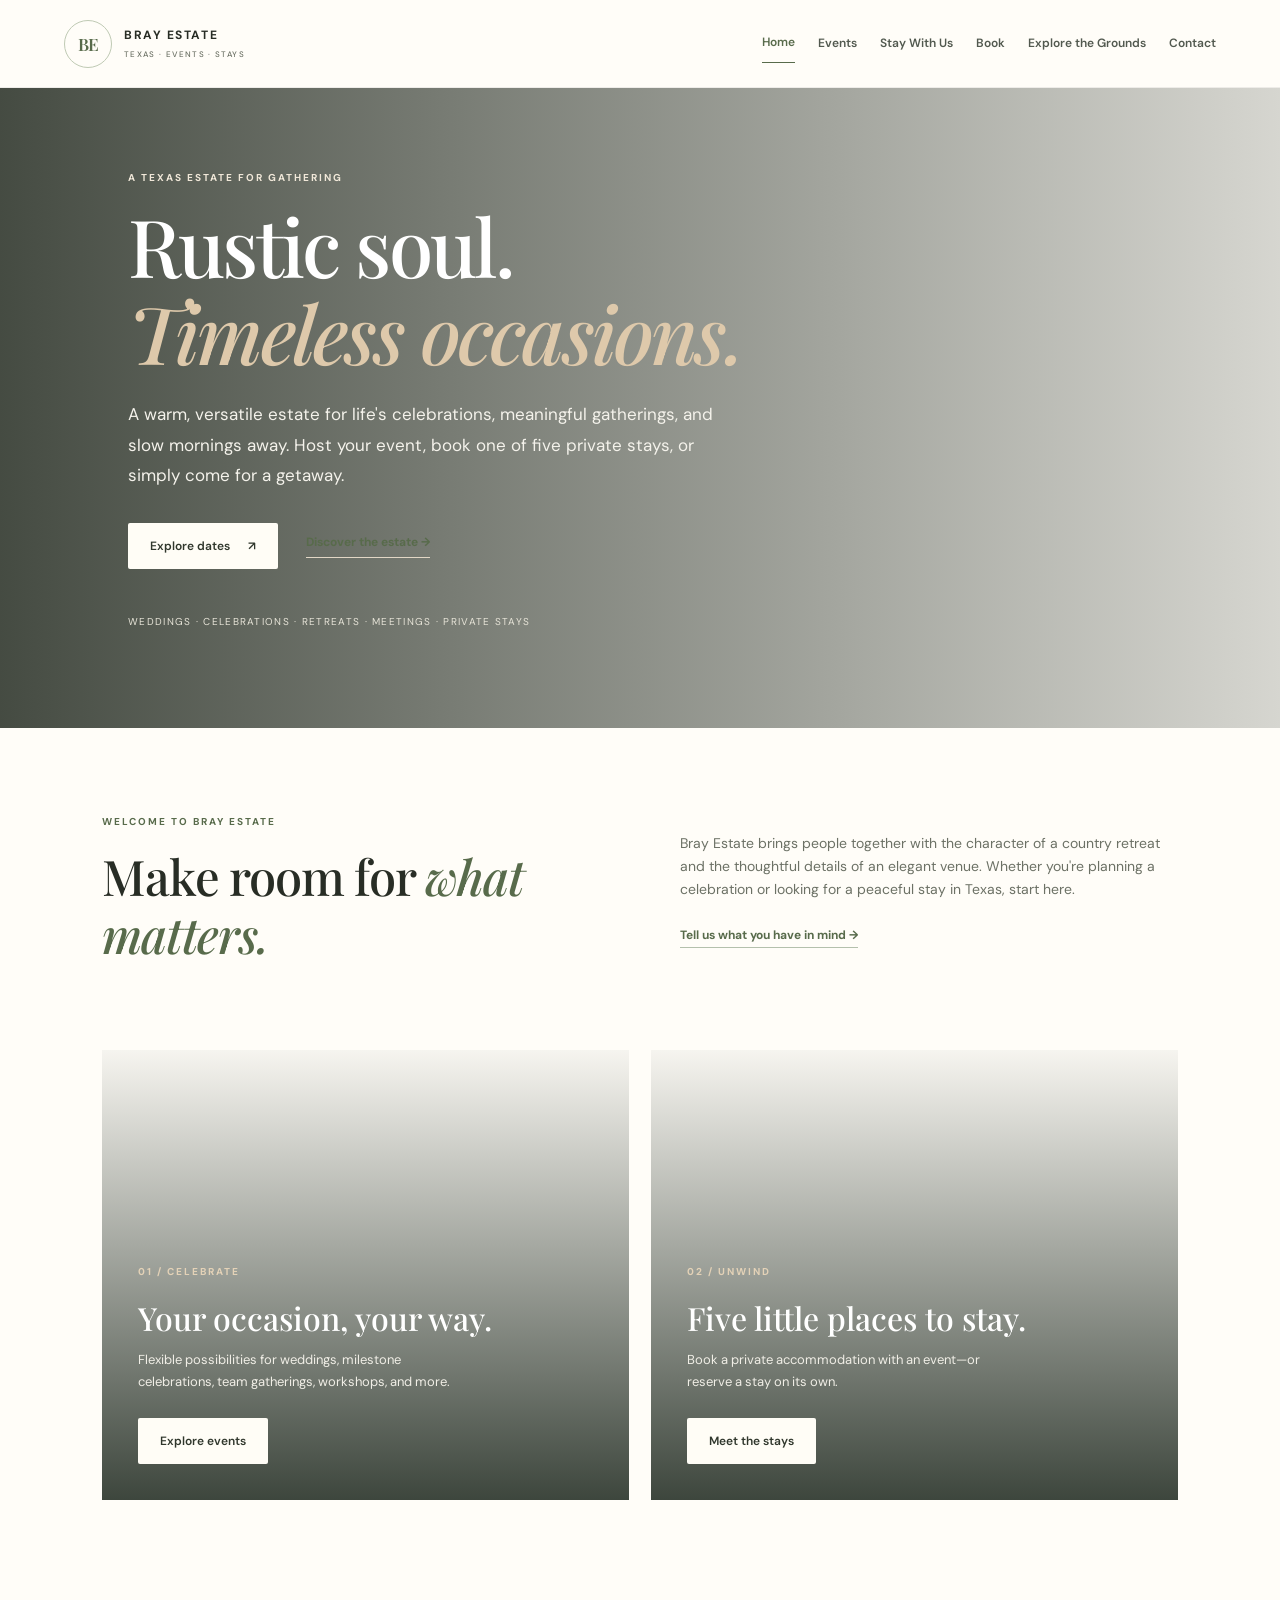
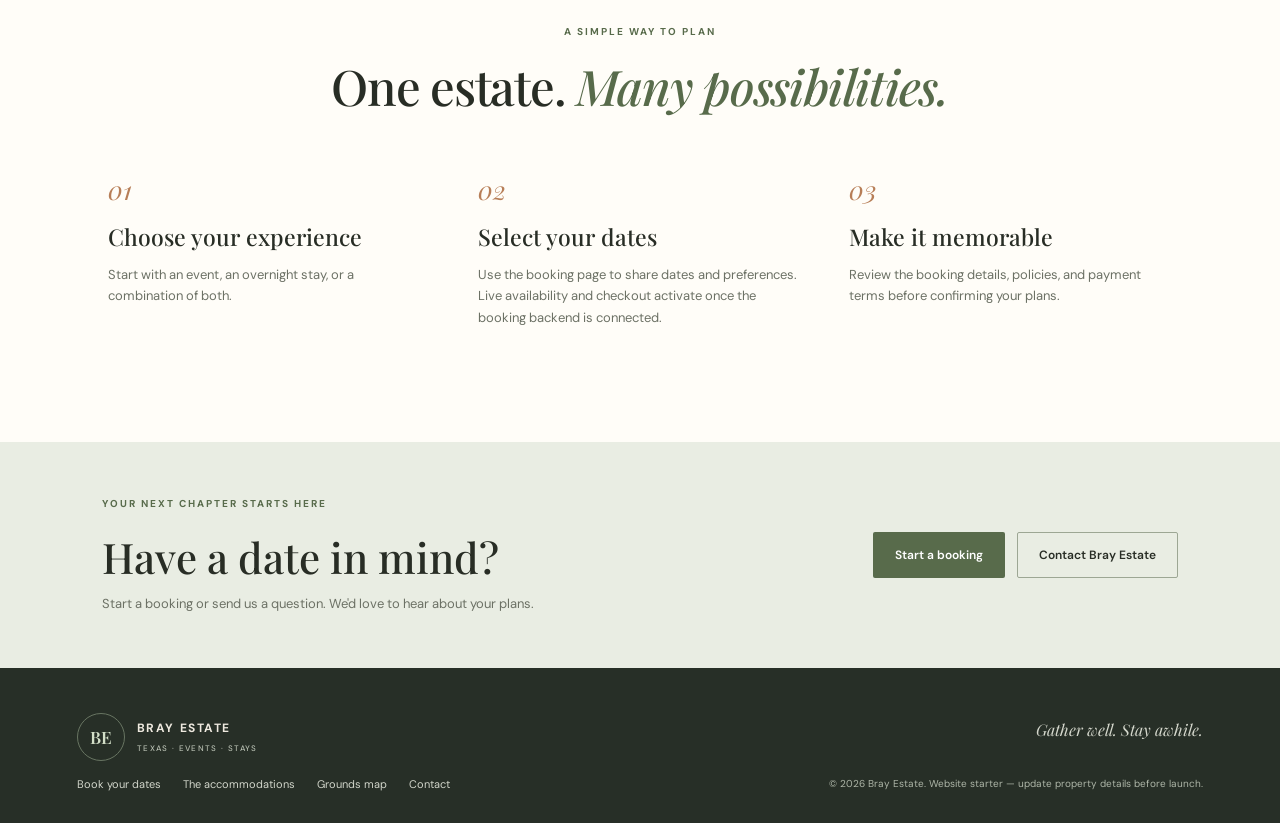
==== index.html @ fe141c65 "Initial commit" ====
<!doctype html>
<html lang="en">
<head>
<meta charset="utf-8"><meta name="viewport" content="width=device-width, initial-scale=1">
<meta name="description" content="Bray Estate — rustic elegance for Texas events and stays.">
<title>Welcome | Bray Estate</title>
<link rel="preconnect" href="https://fonts.googleapis.com">
<link rel="preconnect" href="https://fonts.gstatic.com" crossorigin>
<link href="https://fonts.googleapis.com/css2?family=DM+Sans:wght@400;500;600;700&family=Playfair+Display:ital,wght@0,500;0,600;0,700;1,500;1,600&display=swap" rel="stylesheet">
<link rel="stylesheet" href="assets/styles.css">

<script src="assets/main.js" defer></script>
</head>
<body>
<header class="site-header">
<a class="brand" href="index.html"><span class="brand-mark">BE</span><span class="brand-name">BRAY ESTATE<small>TEXAS · EVENTS · STAYS</small></span></a>
<button class="menu-toggle" aria-label="Toggle navigation" aria-expanded="false">☰</button>
<nav class="nav"><a class="active" href="index.html">Home</a><a class="" href="events.html">Events</a><a class="" href="stay.html">Stay With Us</a><a class="" href="booking.html">Book</a><a class="" href="map.html">Explore the Grounds</a><a class="" href="contact.html">Contact</a></nav>
</header>
<main>
<section class="hero"><div class="hero-shade"></div><div class="hero-content">
<p class="eyebrow">A TEXAS ESTATE FOR GATHERING</p><h1>Rustic soul.<br><em>Timeless occasions.</em></h1>
<p class="hero-copy">A warm, versatile estate for life's celebrations, meaningful gatherings, and slow mornings away. Host your event, book one of five private stays, or simply come for a getaway.</p>
<div class="hero-actions"><a class="button button-light" href="booking.html">Explore dates <span>↗</span></a><a class="text-link light-link" href="events.html">Discover the estate →</a></div>
<p class="hero-note">Weddings · Celebrations · Retreats · Meetings · Private stays</p></div></section>
<section class="intro section-wrap"><div><p class="eyebrow">WELCOME TO BRAY ESTATE</p><h2>Make room for <em>what matters.</em></h2></div><div class="intro-copy"><p>Bray Estate brings people together with the character of a country retreat and the thoughtful details of an elegant venue. Whether you're planning a celebration or looking for a peaceful stay in Texas, start here.</p><a class="text-link" href="contact.html">Tell us what you have in mind →</a></div></section>
<section class="feature-grid section-wrap">
<article class="feature feature-event"><div class="feature-overlay"><p class="eyebrow">01 / CELEBRATE</p><h3>Your occasion, your way.</h3><p>Flexible possibilities for weddings, milestone celebrations, team gatherings, workshops, and more.</p><a class="button button-light" href="events.html">Explore events</a></div></article>
<article class="feature feature-stay"><div class="feature-overlay"><p class="eyebrow">02 / UNWIND</p><h3>Five little places to stay.</h3><p>Book a private accommodation with an event—or reserve a stay on its own.</p><a class="button button-light" href="stay.html">Meet the stays</a></div></article></section>
<section class="how section-wrap"><div class="section-heading"><p class="eyebrow">A SIMPLE WAY TO PLAN</p><h2>One estate. <em>Many possibilities.</em></h2></div><div class="three-cols"><article><span class="number">01</span><h3>Choose your experience</h3><p>Start with an event, an overnight stay, or a combination of both.</p></article><article><span class="number">02</span><h3>Select your dates</h3><p>Use the booking page to share dates and preferences. Live availability and checkout activate once the booking backend is connected.</p></article><article><span class="number">03</span><h3>Make it memorable</h3><p>Review the booking details, policies, and payment terms before confirming your plans.</p></article></div></section>
<section class="cta-band"><div><p class="eyebrow">YOUR NEXT CHAPTER STARTS HERE</p><h2>Have a date in mind?</h2><p>Start a booking or send us a question. We'd love to hear about your plans.</p></div><div class="cta-buttons"><a class="button button-dark" href="booking.html">Start a booking</a><a class="button button-outline" href="contact.html">Contact Bray Estate</a></div></section>
</main>
<footer class="footer">
<a class="brand footer-brand" href="index.html"><span class="brand-mark">BE</span><span class="brand-name">BRAY ESTATE<small>TEXAS · EVENTS · STAYS</small></span></a>
<p class="footer-quote">Gather well. Stay awhile.</p>
<div class="footer-links"><a href="booking.html">Book your dates</a><a href="stay.html">The accommodations</a><a href="map.html">Grounds map</a><a href="contact.html">Contact</a></div>
<small>© <span data-year></span> Bray Estate. Website starter — update property details before launch.</small>
</footer>
</body></html>
---- assets/styles.css ----
:root{--ink:#282d25;--muted:#6c7165;--cream:#f7f3e9;--paper:#fffdf8;--sage:#586b4b;--sage-light:#dce3d2;--clay:#b77e57;--line:#e4dfd2;--serif:'Playfair Display',Georgia,serif;--sans:'DM Sans',Arial,sans-serif}
*{box-sizing:border-box}html{scroll-behavior:smooth}body{margin:0;background:var(--paper);color:var(--ink);font-family:var(--sans);line-height:1.65}a{color:inherit;text-decoration:none}p{margin:0 0 1rem}
.site-header{min-height:88px;padding:15px clamp(20px,5vw,76px);display:flex;align-items:center;justify-content:space-between;gap:26px;background:var(--paper);position:relative;z-index:1000;border-bottom:1px solid rgba(40,48,38,.08)}
.brand{display:flex;align-items:center;gap:12px;letter-spacing:.13em;font-size:12px;font-weight:700;white-space:nowrap}.brand-mark{font:600 17px var(--serif);letter-spacing:-.04em;color:var(--sage);border:1px solid #bfcab4;border-radius:50%;width:48px;height:48px;display:grid;place-items:center}.brand-name small{display:block;font-size:8px;letter-spacing:.17em;font-weight:500;color:var(--muted);margin-top:3px}
.nav{display:flex;align-items:center;gap:clamp(12px,1.8vw,26px);font-size:12px;font-weight:600;color:#52594f}.nav a{padding:9px 0}.nav a:hover,.nav a.active{color:var(--sage)}.nav a.active{border-bottom:1px solid var(--sage)}.menu-toggle{display:none;background:none;border:0;font-size:26px;color:var(--ink)}
.hero{min-height:640px;display:flex;align-items:center;padding:80px clamp(24px,10vw,150px);background:linear-gradient(90deg,rgba(28,36,26,.82),rgba(28,36,26,.18)),url('https://images.unsplash.com/photo-1519167758481-83f550bb49b3?auto=format&fit=crop&w=2000&q=85') center/cover no-repeat;color:#fff;position:relative}.hero-content{max-width:710px}.eyebrow{font-size:10px;font-weight:700;letter-spacing:.2em;text-transform:uppercase;color:var(--sage);margin:0 0 16px}.hero .eyebrow,.light-link{color:#f1e8d9}.hero h1,.page-hero h1{font:500 clamp(44px,6.4vw,80px)/1.08 var(--serif);letter-spacing:-.035em;margin:0 0 24px}.hero h1 em,.page-hero h1 em{font-weight:500;color:#dec9ab}.hero-copy{font-size:17px;line-height:1.8;max-width:590px;color:#f4f2eb}.hero-actions{display:flex;align-items:center;gap:28px;flex-wrap:wrap;margin:32px 0 45px}.button{display:inline-flex;align-items:center;justify-content:center;gap:18px;border:1px solid transparent;padding:14px 21px;border-radius:2px;font:600 12px var(--sans);cursor:pointer;transition:transform .2s,background .2s}.button:hover{transform:translateY(-2px)}.button-light{background:#fffdf6;color:#30372c}.button-dark{background:var(--sage);color:white}.button-outline{border-color:#9da794;color:var(--ink)}.text-link{font-size:12px;font-weight:700;color:var(--sage);border-bottom:1px solid #b4c0ac;padding-bottom:4px}.text-link:hover{color:#2e422d}.light-link{border-color:#e2d7c6}.hero-note{font-size:10px;letter-spacing:.13em;text-transform:uppercase;color:#e7e4d8}
.section-wrap{padding:86px clamp(22px,8vw,118px)}.intro{display:grid;grid-template-columns:1fr 1fr;gap:80px;align-items:center}.intro h2,.section-heading h2,.split-panel h2,.map-bottom h2,.map-section-heading h2{font:500 clamp(32px,4vw,49px)/1.2 var(--serif);letter-spacing:-.025em;margin:0}.intro h2 em,.section-heading h2 em,.split-panel h2 em,.map-section-heading h2 em{color:var(--sage)}.intro-copy{max-width:510px;color:var(--muted);font-size:14px}.intro-copy p{margin-bottom:22px}
.feature-grid{padding-top:0;display:grid;grid-template-columns:1fr 1fr;gap:22px}.feature{min-height:450px;display:flex;align-items:flex-end;background-size:cover;background-position:center;position:relative;isolation:isolate}.feature:before{content:"";position:absolute;inset:0;background:linear-gradient(0deg,rgba(24,35,25,.84),rgba(24,35,25,.04));z-index:-1}.feature-event{background-image:url('https://images.unsplash.com/photo-1519741497674-611481863552?auto=format&fit=crop&w=1000&q=80')}.feature-stay{background-image:url('https://images.unsplash.com/photo-1449158743715-0a90ebb6d2d8?auto=format&fit=crop&w=1000&q=80')}.feature-overlay{padding:36px;color:white;max-width:470px}.feature-overlay .eyebrow{color:#e4d2b7}.feature h3{font:500 32px var(--serif);margin:0 0 10px}.feature p:not(.eyebrow){font-size:13px;color:#f0eee6;max-width:340px}.feature .button{margin-top:10px}
.how{padding-top:38px}.section-heading{text-align:center;max-width:720px;margin:0 auto 45px}.section-heading>p:not(.eyebrow){color:var(--muted);font-size:13px}.three-cols{display:grid;grid-template-columns:repeat(3,1fr);gap:35px}.three-cols article{padding:12px 6px}.number{font:italic 26px var(--serif);color:var(--clay)}.three-cols h3,.stay-card h3{font:500 23px var(--serif);margin:12px 0}.three-cols p{font-size:13px;color:var(--muted);max-width:330px}.cta-band{background:#e9ede3;padding:54px clamp(22px,8vw,118px);display:flex;justify-content:space-between;align-items:center;gap:28px}.cta-band h2{font:500 clamp(29px,3.4vw,42px) var(--serif);margin:0 0 8px}.cta-band p:not(.eyebrow){font-size:13px;color:var(--muted);margin:0}.cta-buttons{display:flex;gap:12px;flex-wrap:wrap}
.footer{padding:45px clamp(22px,6vw,80px) 30px;background:#272f27;color:#eee9df;display:grid;grid-template-columns:1fr 1fr;gap:14px 25px;align-items:center}.footer-brand .brand-mark{color:#d3dfc8;border-color:#687562}.footer-brand .brand-name small{color:#b8bfb2}.footer-quote{justify-self:end;font:italic 16px var(--serif);color:#d4d7cc}.footer-links{display:flex;gap:22px;flex-wrap:wrap;font-size:11px;color:#d2d6cb}.footer>small{justify-self:end;font-size:10px;color:#aeb6a8}
.page-hero{padding:95px 22px 88px;text-align:center;background:#e9ede3}.page-hero h1{font-size:clamp(43px,5vw,66px);margin-bottom:18px}.page-hero h1 em{color:var(--sage)}.page-hero>p:last-child{color:var(--muted);max-width:680px;margin:0 auto;font-size:14px}.stay-hero{background:linear-gradient(0deg,rgba(233,237,227,.9),rgba(233,237,227,.9)),url('https://images.unsplash.com/photo-1449158743715-0a90ebb6d2d8?auto=format&fit=crop&w=1600&q=80') center/cover}.compact-hero{padding-top:70px;padding-bottom:65px}
.event-types{margin-bottom:30px}.event-types article{padding:24px 26px;border:1px solid var(--line);background:#fff}.icon-round{width:43px;height:43px;border-radius:50%;display:grid;place-items:center;background:#e9ede3;color:var(--sage);font-size:22px}.split-panel{display:grid;grid-template-columns:1.2fr .8fr;gap:70px;padding-top:50px;align-items:center}.split-panel>div>p:not(.eyebrow){font-size:14px;color:var(--muted);margin-top:20px}.check-list{padding-left:18px;color:var(--muted);font-size:13px;line-height:2.1;margin:20px 0 28px}.info-card,.form-aside{background:#f0f0e8;padding:34px}.info-card h3{font:500 26px var(--serif);margin:0 0 14px}.info-card p:not(.eyebrow){font-size:13px;color:var(--muted)}
.stay-grid{display:grid;grid-template-columns:repeat(3,1fr);gap:24px}.stay-card{border:1px solid var(--line);background:white}.stay-art{height:180px;display:flex;align-items:flex-end;padding:16px;background:linear-gradient(135deg,#b9c9ab,#e5d8c4)}.stay-art span{font-size:9px;letter-spacing:.16em;font-weight:700;background:#fffdf0;padding:7px 10px}.art-2{background:linear-gradient(135deg,#b9c8c0,#d7c5aa)}.art-3{background:linear-gradient(135deg,#d3c1a6,#e7dfcf)}.art-4{background:linear-gradient(135deg,#a9b9a0,#d7d9bd)}.art-5{background:linear-gradient(135deg,#b7c4ce,#dfd2bf)}.stay-card-body{padding:22px}.stay-card h3{margin:0 0 6px}.stay-card p{font-size:13px;color:var(--muted);margin-bottom:14px}.meta{font-size:10px;color:#7a8175;margin-bottom:20px}.muted{color:var(--muted);font-size:12px}
.form-layout{display:grid;grid-template-columns:1.4fr .7fr;gap:65px;align-items:start}.site-form{display:flex;flex-direction:column;gap:18px}.site-form label{display:flex;flex-direction:column;gap:7px;font-size:12px;font-weight:700;color:#41483f}.site-form input,.site-form select,.site-form textarea{font:400 13px var(--sans);color:var(--ink);background:#fff;border:1px solid #d8d9ce;border-radius:2px;padding:13px 12px;width:100%;min-width:0}.site-form input:focus,.site-form select:focus,.site-form textarea:focus{outline:2px solid #a8b79b;outline-offset:1px}.form-row{display:grid;grid-template-columns:1fr 1fr;gap:16px}.checkbox-label{display:flex!important;flex-direction:row!important;align-items:center;gap:10px!important;font-weight:500!important}.checkbox-label input{width:auto}.form-note{font-size:10px;color:var(--muted);margin:0}.form-status{font-size:12px;color:var(--sage)}.form-aside h2{font:500 30px/1.2 var(--serif);margin:0 0 20px}.form-aside h3{font:500 22px var(--serif)}.form-aside p{font-size:13px;color:var(--muted);margin-bottom:20px}.form-aside strong{color:var(--ink)}.form-aside hr{border:0;border-top:1px solid #d6d9ce;margin:24px 0}
.map-disclaimer{padding:17px 20px;border-left:3px solid var(--clay);background:#f4f0e6;font-size:12px;color:#5e6258;margin-bottom:35px}.map-section-heading{margin:34px 0 22px}.map-section-heading .eyebrow{margin-bottom:10px}.site-map-wrap{padding:18px;background:#f8f7f1;border:1px solid var(--line);border-radius:5px;overflow:auto}.site-map{width:100%;min-width:580px;height:auto;display:block}.legend{display:flex;gap:22px;flex-wrap:wrap;padding:18px 5px;font-size:11px;color:var(--muted)}.legend span{display:flex;align-items:center;gap:8px}.legend-dot{display:inline-block;width:12px;height:12px;border-radius:3px}.event-dot{background:#c7d4b6}.stay-dot{background:#e7cda8}.green-dot{background:#d8e1c9}.grey-dot{background:#d9d7cc}.real-map-heading{margin-top:58px}.location-map{height:430px;border:1px solid var(--line);border-radius:4px;z-index:1;background:#e8e8df}.map-caption{font-size:10px;color:var(--muted);margin-top:9px}.map-bottom{margin-top:35px;display:flex;justify-content:space-between;align-items:center;gap:25px}.map-bottom h2{font-size:32px;margin-bottom:8px}.map-bottom p{font-size:13px;color:var(--muted);margin:0}
@media(max-width:1050px){.site-header{flex-wrap:wrap}.menu-toggle{display:block}.nav{display:none;width:100%;flex-direction:column;align-items:stretch;gap:4px;padding:12px 0}.nav.nav-open{display:flex}.nav a{padding:10px 0}.hero{min-height:560px}.intro{gap:35px}.stay-grid{grid-template-columns:repeat(2,1fr)}.form-layout{gap:30px}}
@media(max-width:650px){.brand{font-size:10px}.brand-mark{width:40px;height:40px}.hero{min-height:610px;padding-top:70px;padding-bottom:65px;background-position:58% center}.hero-copy{font-size:15px}.hero-actions{gap:18px}.section-wrap{padding-top:58px;padding-bottom:58px}.intro,.feature-grid,.three-cols,.split-panel,.form-layout{grid-template-columns:1fr}.intro{gap:20px}.feature{min-height:390px}.feature-grid{padding-top:0}.three-cols{gap:12px}.three-cols article{padding:10px 0}.cta-band{align-items:flex-start;flex-direction:column;padding-top:40px;padding-bottom:40px}.footer{grid-template-columns:1fr}.footer-quote,.footer>small{justify-self:start}.footer-links{gap:15px}.page-hero{padding-top:65px;padding-bottom:60px}.stay-grid{grid-template-columns:1fr}.stay-art{height:200px}.form-row{grid-template-columns:1fr}.form-aside{padding:25px}.map-bottom{align-items:flex-start;flex-direction:column}.site-map-wrap{margin:0 -5px;padding:8px}.legend{gap:12px}.hero-note{line-height:1.8}.location-map{height:360px}}
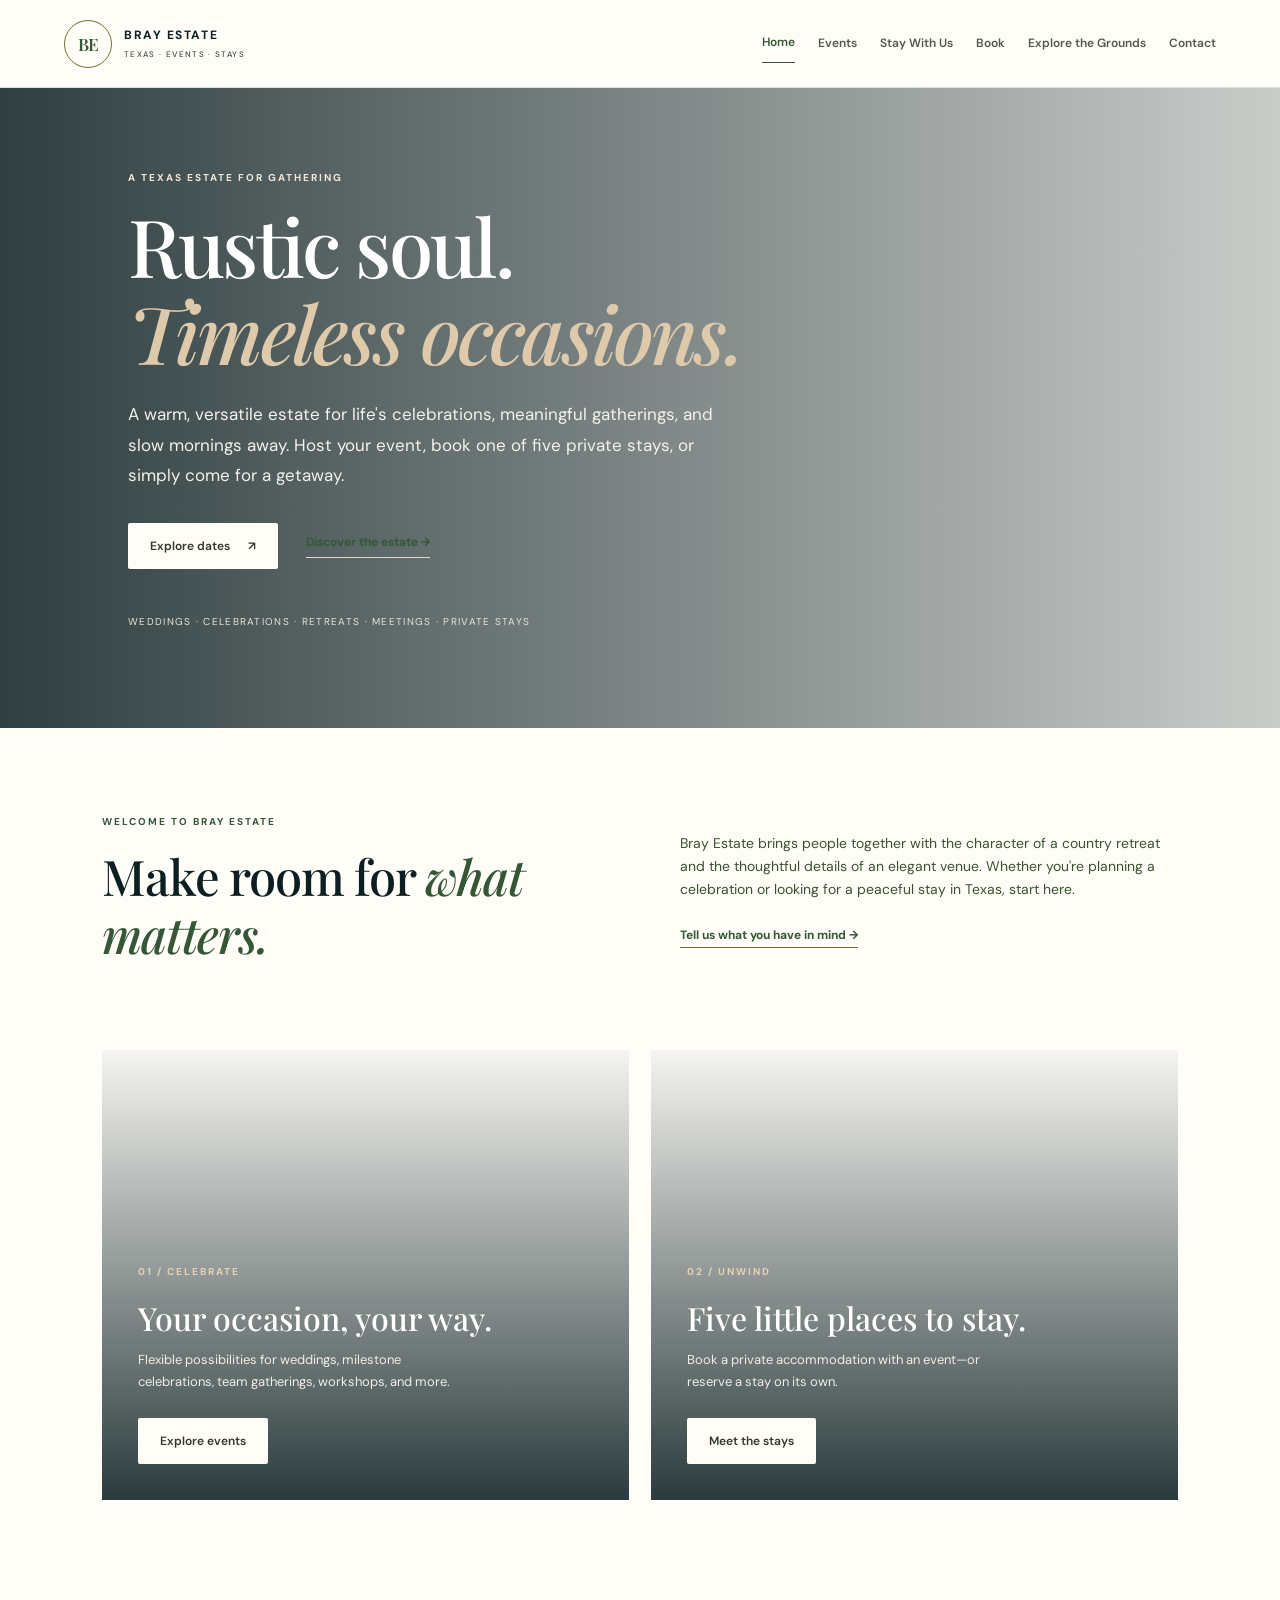
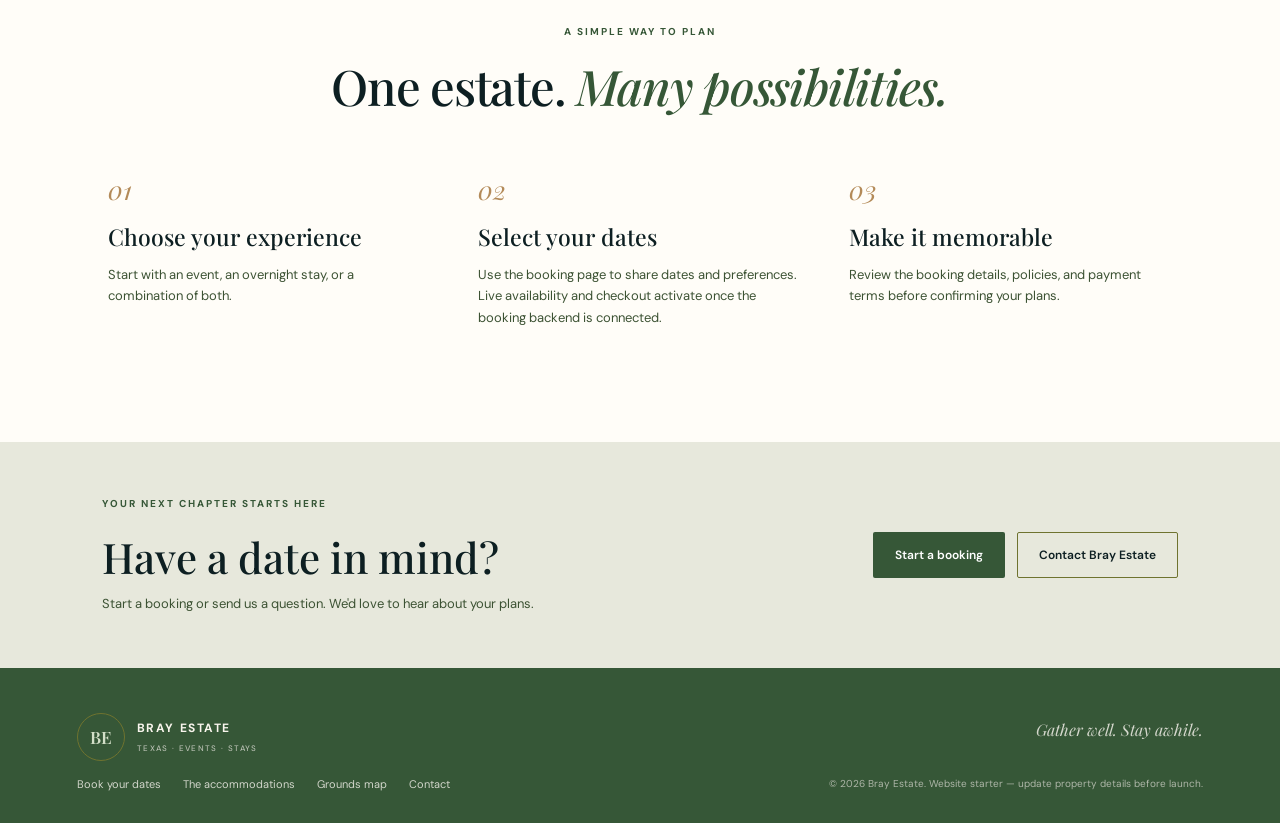
==== commit 1cb32c27: "readable" ====
--- a/index.html
+++ b/index.html
@@ -1,39 +1,254 @@
-<!doctype html>
+<!DOCTYPE html>
 <html lang="en">
-<head>
-<meta charset="utf-8"><meta name="viewport" content="width=device-width, initial-scale=1">
-<meta name="description" content="Bray Estate — rustic elegance for Texas events and stays.">
-<title>Welcome | Bray Estate</title>
-<link rel="preconnect" href="https://fonts.googleapis.com">
-<link rel="preconnect" href="https://fonts.gstatic.com" crossorigin>
-<link href="https://fonts.googleapis.com/css2?family=DM+Sans:wght@400;500;600;700&family=Playfair+Display:ital,wght@0,500;0,600;0,700;1,500;1,600&display=swap" rel="stylesheet">
-<link rel="stylesheet" href="assets/styles.css">
+ <head>
+  <meta charset="utf-8"/>
+  <meta content="width=device-width, initial-scale=1" name="viewport"/>
+  <meta content="Bray Estate &mdash; rustic elegance for Texas events and stays." name="description"/>
+  <title>
+   Welcome | Bray Estate
+  </title>
+  <link href="https://fonts.googleapis.com" rel="preconnect"/>
+  <link crossorigin="" href="https://fonts.gstatic.com" rel="preconnect"/>
+  <link href="https://fonts.googleapis.com/css2?family=DM+Sans:wght@400;500;600;700&amp;family=Playfair+Display:ital,wght@0,500;0,600;0,700;1,500;1,600&amp;display=swap" rel="stylesheet"/>
+  <link href="assets/styles.css" rel="stylesheet"/>
+  <!-- Shared JavaScript: navigation, forms, and map behavior -->
+  <script defer="" src="assets/main.js">
+  </script>
+ </head>
+ <body>
+  <!-- Shared site header and navigation -->
+  <header class="site-header">
+   <a class="brand" href="index.html">
+    <span class="brand-mark">
+     BE
+    </span>
+    <span class="brand-name">
+     BRAY ESTATE
+     <small>
+      TEXAS &middot; EVENTS &middot; STAYS
+     </small>
+    </span>
+   </a>
+   <button aria-expanded="false" aria-label="Toggle navigation" class="menu-toggle">
+    ☰
+   </button>
+   <nav class="nav">
+    <a class="active" href="index.html">
+     Home
+    </a>
+    <a class="" href="events.html">
+     Events
+    </a>
+    <a class="" href="stay.html">
+     Stay With Us
+    </a>
+    <a class="" href="booking.html">
+     Book
+    </a>
+    <a class="" href="map.html">
+     Explore the Grounds
+    </a>
+    <a class="" href="contact.html">
+     Contact
+    </a>
+   </nav>
+  </header>
+  <main>
+   <section class="hero">
+    <div class="hero-shade">
+    </div>
+    <div class="hero-content">
+     <p class="eyebrow">
+      A TEXAS ESTATE FOR GATHERING
+     </p>
+     <h1>
+      Rustic soul.
+      <br/>
+      <em>
+       Timeless occasions.
+      </em>
+     </h1>
+     <p class="hero-copy">
+      A warm, versatile estate for life's celebrations, meaningful gatherings, and slow mornings away. Host your event, book one of five private stays, or simply come for a getaway.
+     </p>
+     <div class="hero-actions">
+      <a class="button button-light" href="booking.html">
+       Explore dates
+       <span>
+        &nearrow;
+       </span>
+      </a>
+      <a class="text-link light-link" href="events.html">
+       Discover the estate &rarr;
+      </a>
+     </div>
+     <p class="hero-note">
+      Weddings &middot; Celebrations &middot; Retreats &middot; Meetings &middot; Private stays
+     </p>
+    </div>
+   </section>
+   <section class="intro section-wrap">
+    <div>
+     <p class="eyebrow">
+      WELCOME TO BRAY ESTATE
+     </p>
+     <h2>
+      Make room for
+      <em>
+       what matters.
+      </em>
+     </h2>
+    </div>
+    <div class="intro-copy">
+     <p>
+      Bray Estate brings people together with the character of a country retreat and the thoughtful details of an elegant venue. Whether you're planning a celebration or looking for a peaceful stay in Texas, start here.
+     </p>
+     <a class="text-link" href="contact.html">
+      Tell us what you have in mind &rarr;
+     </a>
+    </div>
+   </section>
+   <section class="feature-grid section-wrap">
+    <article class="feature feature-event">
+     <div class="feature-overlay">
+      <p class="eyebrow">
+       01 / CELEBRATE
+      </p>
+      <h3>
+       Your occasion, your way.
+      </h3>
+      <p>
+       Flexible possibilities for weddings, milestone celebrations, team gatherings, workshops, and more.
+      </p>
+      <a class="button button-light" href="events.html">
+       Explore events
+      </a>
+     </div>
+    </article>
+    <article class="feature feature-stay">
+     <div class="feature-overlay">
+      <p class="eyebrow">
+       02 / UNWIND
+      </p>
+      <h3>
+       Five little places to stay.
+      </h3>
+      <p>
+       Book a private accommodation with an event&mdash;or reserve a stay on its own.
+      </p>
+      <a class="button button-light" href="stay.html">
+       Meet the stays
+      </a>
+     </div>
+    </article>
+   </section>
+   <section class="how section-wrap">
+    <div class="section-heading">
+     <p class="eyebrow">
+      A SIMPLE WAY TO PLAN
+     </p>
+     <h2>
+      One estate.
+      <em>
+       Many possibilities.
+      </em>
+     </h2>
+    </div>
+    <div class="three-cols">
+     <article>
+      <span class="number">
+       01
+      </span>
+      <h3>
+       Choose your experience
+      </h3>
+      <p>
+       Start with an event, an overnight stay, or a combination of both.
+      </p>
+     </article>
+     <article>
+      <span class="number">
+       02
+      </span>
+      <h3>
+       Select your dates
+      </h3>
+      <p>
+       Use the booking page to share dates and preferences. Live availability and checkout activate once the booking backend is connected.
+      </p>
+     </article>
+     <article>
+      <span class="number">
+       03
+      </span>
+      <h3>
+       Make it memorable
+      </h3>
+      <p>
+       Review the booking details, policies, and payment terms before confirming your plans.
+      </p>
+     </article>
+    </div>
+   </section>
+   <section class="cta-band">
+    <div>
+     <p class="eyebrow">
+      YOUR NEXT CHAPTER STARTS HERE
+     </p>
+     <h2>
+      Have a date in mind?
+     </h2>
+     <p>
+      Start a booking or send us a question. We'd love to hear about your plans.
+     </p>
+    </div>
+    <div class="cta-buttons">
+     <a class="button button-dark" href="booking.html">
+      Start a booking
+     </a>
+     <a class="button button-outline" href="contact.html">
+      Contact Bray Estate
+     </a>
+    </div>
+   </section>
+  </main>
+  <!-- Shared footer and contact/navigation links -->
+  <footer class="footer">
+   <a class="brand footer-brand" href="index.html">
+    <span class="brand-mark">
+     BE
+    </span>
+    <span class="brand-name">
+     BRAY ESTATE
+     <small>
+      TEXAS &middot; EVENTS &middot; STAYS
+     </small>
+    </span>
+   </a>
+   <p class="footer-quote">
+    Gather well. Stay awhile.
+   </p>
+   <div class="footer-links">
+    <a href="booking.html">
+     Book your dates
+    </a>
+    <a href="stay.html">
+     The accommodations
+    </a>
+    <a href="map.html">
+     Grounds map
+    </a>
+    <a href="contact.html">
+     Contact
+    </a>
+   </div>
+   <small>
+    &copy;
+    <span data-year="">
+    </span>
+    Bray Estate. Website starter &mdash; update property details before launch.
+   </small>
+  </footer>
+ </body>
+</html>
 
-<script src="assets/main.js" defer></script>
-</head>
-<body>
-<header class="site-header">
-<a class="brand" href="index.html"><span class="brand-mark">BE</span><span class="brand-name">BRAY ESTATE<small>TEXAS · EVENTS · STAYS</small></span></a>
-<button class="menu-toggle" aria-label="Toggle navigation" aria-expanded="false">☰</button>
-<nav class="nav"><a class="active" href="index.html">Home</a><a class="" href="events.html">Events</a><a class="" href="stay.html">Stay With Us</a><a class="" href="booking.html">Book</a><a class="" href="map.html">Explore the Grounds</a><a class="" href="contact.html">Contact</a></nav>
-</header>
-<main>
-<section class="hero"><div class="hero-shade"></div><div class="hero-content">
-<p class="eyebrow">A TEXAS ESTATE FOR GATHERING</p><h1>Rustic soul.<br><em>Timeless occasions.</em></h1>
-<p class="hero-copy">A warm, versatile estate for life's celebrations, meaningful gatherings, and slow mornings away. Host your event, book one of five private stays, or simply come for a getaway.</p>
-<div class="hero-actions"><a class="button button-light" href="booking.html">Explore dates <span>↗</span></a><a class="text-link light-link" href="events.html">Discover the estate →</a></div>
-<p class="hero-note">Weddings · Celebrations · Retreats · Meetings · Private stays</p></div></section>
-<section class="intro section-wrap"><div><p class="eyebrow">WELCOME TO BRAY ESTATE</p><h2>Make room for <em>what matters.</em></h2></div><div class="intro-copy"><p>Bray Estate brings people together with the character of a country retreat and the thoughtful details of an elegant venue. Whether you're planning a celebration or looking for a peaceful stay in Texas, start here.</p><a class="text-link" href="contact.html">Tell us what you have in mind →</a></div></section>
-<section class="feature-grid section-wrap">
-<article class="feature feature-event"><div class="feature-overlay"><p class="eyebrow">01 / CELEBRATE</p><h3>Your occasion, your way.</h3><p>Flexible possibilities for weddings, milestone celebrations, team gatherings, workshops, and more.</p><a class="button button-light" href="events.html">Explore events</a></div></article>
-<article class="feature feature-stay"><div class="feature-overlay"><p class="eyebrow">02 / UNWIND</p><h3>Five little places to stay.</h3><p>Book a private accommodation with an event—or reserve a stay on its own.</p><a class="button button-light" href="stay.html">Meet the stays</a></div></article></section>
-<section class="how section-wrap"><div class="section-heading"><p class="eyebrow">A SIMPLE WAY TO PLAN</p><h2>One estate. <em>Many possibilities.</em></h2></div><div class="three-cols"><article><span class="number">01</span><h3>Choose your experience</h3><p>Start with an event, an overnight stay, or a combination of both.</p></article><article><span class="number">02</span><h3>Select your dates</h3><p>Use the booking page to share dates and preferences. Live availability and checkout activate once the booking backend is connected.</p></article><article><span class="number">03</span><h3>Make it memorable</h3><p>Review the booking details, policies, and payment terms before confirming your plans.</p></article></div></section>
-<section class="cta-band"><div><p class="eyebrow">YOUR NEXT CHAPTER STARTS HERE</p><h2>Have a date in mind?</h2><p>Start a booking or send us a question. We'd love to hear about your plans.</p></div><div class="cta-buttons"><a class="button button-dark" href="booking.html">Start a booking</a><a class="button button-outline" href="contact.html">Contact Bray Estate</a></div></section>
-</main>
-<footer class="footer">
-<a class="brand footer-brand" href="index.html"><span class="brand-mark">BE</span><span class="brand-name">BRAY ESTATE<small>TEXAS · EVENTS · STAYS</small></span></a>
-<p class="footer-quote">Gather well. Stay awhile.</p>
-<div class="footer-links"><a href="booking.html">Book your dates</a><a href="stay.html">The accommodations</a><a href="map.html">Grounds map</a><a href="contact.html">Contact</a></div>
-<small>© <span data-year></span> Bray Estate. Website starter — update property details before launch.</small>
-</footer>
-</body></html>
--- a/assets/styles.css
+++ b/assets/styles.css
@@ -1,17 +1,897 @@
- :root{--ink:#282d25;--muted:#6c7165;--cream:#f7f3e9;--paper:#fffdf8;--sage:#586b4b;--sage-light:#dce3d2;--clay:#b77e57;--line:#e4dfd2;--serif:'Playfair Display',Georgia,serif;--sans:'DM Sans',Arial,sans-serif}
-*{box-sizing:border-box}html{scroll-behavior:smooth}body{margin:0;background:var(--paper);color:var(--ink);font-family:var(--sans);line-height:1.65}a{color:inherit;text-decoration:none}p{margin:0 0 1rem}
-.site-header{min-height:88px;padding:15px clamp(20px,5vw,76px);display:flex;align-items:center;justify-content:space-between;gap:26px;background:var(--paper);position:relative;z-index:1000;border-bottom:1px solid rgba(40,48,38,.08)}
-.brand{display:flex;align-items:center;gap:12px;letter-spacing:.13em;font-size:12px;font-weight:700;white-space:nowrap}.brand-mark{font:600 17px var(--serif);letter-spacing:-.04em;color:var(--sage);border:1px solid #bfcab4;border-radius:50%;width:48px;height:48px;display:grid;place-items:center}.brand-name small{display:block;font-size:8px;letter-spacing:.17em;font-weight:500;color:var(--muted);margin-top:3px}
-.nav{display:flex;align-items:center;gap:clamp(12px,1.8vw,26px);font-size:12px;font-weight:600;color:#52594f}.nav a{padding:9px 0}.nav a:hover,.nav a.active{color:var(--sage)}.nav a.active{border-bottom:1px solid var(--sage)}.menu-toggle{display:none;background:none;border:0;font-size:26px;color:var(--ink)}
-.hero{min-height:640px;display:flex;align-items:center;padding:80px clamp(24px,10vw,150px);background:linear-gradient(90deg,rgba(28,36,26,.82),rgba(28,36,26,.18)),url('https://images.unsplash.com/photo-1519167758481-83f550bb49b3?auto=format&fit=crop&w=2000&q=85') center/cover no-repeat;color:#fff;position:relative}.hero-content{max-width:710px}.eyebrow{font-size:10px;font-weight:700;letter-spacing:.2em;text-transform:uppercase;color:var(--sage);margin:0 0 16px}.hero .eyebrow,.light-link{color:#f1e8d9}.hero h1,.page-hero h1{font:500 clamp(44px,6.4vw,80px)/1.08 var(--serif);letter-spacing:-.035em;margin:0 0 24px}.hero h1 em,.page-hero h1 em{font-weight:500;color:#dec9ab}.hero-copy{font-size:17px;line-height:1.8;max-width:590px;color:#f4f2eb}.hero-actions{display:flex;align-items:center;gap:28px;flex-wrap:wrap;margin:32px 0 45px}.button{display:inline-flex;align-items:center;justify-content:center;gap:18px;border:1px solid transparent;padding:14px 21px;border-radius:2px;font:600 12px var(--sans);cursor:pointer;transition:transform .2s,background .2s}.button:hover{transform:translateY(-2px)}.button-light{background:#fffdf6;color:#30372c}.button-dark{background:var(--sage);color:white}.button-outline{border-color:#9da794;color:var(--ink)}.text-link{font-size:12px;font-weight:700;color:var(--sage);border-bottom:1px solid #b4c0ac;padding-bottom:4px}.text-link:hover{color:#2e422d}.light-link{border-color:#e2d7c6}.hero-note{font-size:10px;letter-spacing:.13em;text-transform:uppercase;color:#e7e4d8}
-.section-wrap{padding:86px clamp(22px,8vw,118px)}.intro{display:grid;grid-template-columns:1fr 1fr;gap:80px;align-items:center}.intro h2,.section-heading h2,.split-panel h2,.map-bottom h2,.map-section-heading h2{font:500 clamp(32px,4vw,49px)/1.2 var(--serif);letter-spacing:-.025em;margin:0}.intro h2 em,.section-heading h2 em,.split-panel h2 em,.map-section-heading h2 em{color:var(--sage)}.intro-copy{max-width:510px;color:var(--muted);font-size:14px}.intro-copy p{margin-bottom:22px}
-.feature-grid{padding-top:0;display:grid;grid-template-columns:1fr 1fr;gap:22px}.feature{min-height:450px;display:flex;align-items:flex-end;background-size:cover;background-position:center;position:relative;isolation:isolate}.feature:before{content:"";position:absolute;inset:0;background:linear-gradient(0deg,rgba(24,35,25,.84),rgba(24,35,25,.04));z-index:-1}.feature-event{background-image:url('https://images.unsplash.com/photo-1519741497674-611481863552?auto=format&fit=crop&w=1000&q=80')}.feature-stay{background-image:url('https://images.unsplash.com/photo-1449158743715-0a90ebb6d2d8?auto=format&fit=crop&w=1000&q=80')}.feature-overlay{padding:36px;color:white;max-width:470px}.feature-overlay .eyebrow{color:#e4d2b7}.feature h3{font:500 32px var(--serif);margin:0 0 10px}.feature p:not(.eyebrow){font-size:13px;color:#f0eee6;max-width:340px}.feature .button{margin-top:10px}
-.how{padding-top:38px}.section-heading{text-align:center;max-width:720px;margin:0 auto 45px}.section-heading>p:not(.eyebrow){color:var(--muted);font-size:13px}.three-cols{display:grid;grid-template-columns:repeat(3,1fr);gap:35px}.three-cols article{padding:12px 6px}.number{font:italic 26px var(--serif);color:var(--clay)}.three-cols h3,.stay-card h3{font:500 23px var(--serif);margin:12px 0}.three-cols p{font-size:13px;color:var(--muted);max-width:330px}.cta-band{background:#e9ede3;padding:54px clamp(22px,8vw,118px);display:flex;justify-content:space-between;align-items:center;gap:28px}.cta-band h2{font:500 clamp(29px,3.4vw,42px) var(--serif);margin:0 0 8px}.cta-band p:not(.eyebrow){font-size:13px;color:var(--muted);margin:0}.cta-buttons{display:flex;gap:12px;flex-wrap:wrap}
-.footer{padding:45px clamp(22px,6vw,80px) 30px;background:#272f27;color:#eee9df;display:grid;grid-template-columns:1fr 1fr;gap:14px 25px;align-items:center}.footer-brand .brand-mark{color:#d3dfc8;border-color:#687562}.footer-brand .brand-name small{color:#b8bfb2}.footer-quote{justify-self:end;font:italic 16px var(--serif);color:#d4d7cc}.footer-links{display:flex;gap:22px;flex-wrap:wrap;font-size:11px;color:#d2d6cb}.footer>small{justify-self:end;font-size:10px;color:#aeb6a8}
-.page-hero{padding:95px 22px 88px;text-align:center;background:#e9ede3}.page-hero h1{font-size:clamp(43px,5vw,66px);margin-bottom:18px}.page-hero h1 em{color:var(--sage)}.page-hero>p:last-child{color:var(--muted);max-width:680px;margin:0 auto;font-size:14px}.stay-hero{background:linear-gradient(0deg,rgba(233,237,227,.9),rgba(233,237,227,.9)),url('https://images.unsplash.com/photo-1449158743715-0a90ebb6d2d8?auto=format&fit=crop&w=1600&q=80') center/cover}.compact-hero{padding-top:70px;padding-bottom:65px}
-.event-types{margin-bottom:30px}.event-types article{padding:24px 26px;border:1px solid var(--line);background:#fff}.icon-round{width:43px;height:43px;border-radius:50%;display:grid;place-items:center;background:#e9ede3;color:var(--sage);font-size:22px}.split-panel{display:grid;grid-template-columns:1.2fr .8fr;gap:70px;padding-top:50px;align-items:center}.split-panel>div>p:not(.eyebrow){font-size:14px;color:var(--muted);margin-top:20px}.check-list{padding-left:18px;color:var(--muted);font-size:13px;line-height:2.1;margin:20px 0 28px}.info-card,.form-aside{background:#f0f0e8;padding:34px}.info-card h3{font:500 26px var(--serif);margin:0 0 14px}.info-card p:not(.eyebrow){font-size:13px;color:var(--muted)}
-.stay-grid{display:grid;grid-template-columns:repeat(3,1fr);gap:24px}.stay-card{border:1px solid var(--line);background:white}.stay-art{height:180px;display:flex;align-items:flex-end;padding:16px;background:linear-gradient(135deg,#b9c9ab,#e5d8c4)}.stay-art span{font-size:9px;letter-spacing:.16em;font-weight:700;background:#fffdf0;padding:7px 10px}.art-2{background:linear-gradient(135deg,#b9c8c0,#d7c5aa)}.art-3{background:linear-gradient(135deg,#d3c1a6,#e7dfcf)}.art-4{background:linear-gradient(135deg,#a9b9a0,#d7d9bd)}.art-5{background:linear-gradient(135deg,#b7c4ce,#dfd2bf)}.stay-card-body{padding:22px}.stay-card h3{margin:0 0 6px}.stay-card p{font-size:13px;color:var(--muted);margin-bottom:14px}.meta{font-size:10px;color:#7a8175;margin-bottom:20px}.muted{color:var(--muted);font-size:12px}
-.form-layout{display:grid;grid-template-columns:1.4fr .7fr;gap:65px;align-items:start}.site-form{display:flex;flex-direction:column;gap:18px}.site-form label{display:flex;flex-direction:column;gap:7px;font-size:12px;font-weight:700;color:#41483f}.site-form input,.site-form select,.site-form textarea{font:400 13px var(--sans);color:var(--ink);background:#fff;border:1px solid #d8d9ce;border-radius:2px;padding:13px 12px;width:100%;min-width:0}.site-form input:focus,.site-form select:focus,.site-form textarea:focus{outline:2px solid #a8b79b;outline-offset:1px}.form-row{display:grid;grid-template-columns:1fr 1fr;gap:16px}.checkbox-label{display:flex!important;flex-direction:row!important;align-items:center;gap:10px!important;font-weight:500!important}.checkbox-label input{width:auto}.form-note{font-size:10px;color:var(--muted);margin:0}.form-status{font-size:12px;color:var(--sage)}.form-aside h2{font:500 30px/1.2 var(--serif);margin:0 0 20px}.form-aside h3{font:500 22px var(--serif)}.form-aside p{font-size:13px;color:var(--muted);margin-bottom:20px}.form-aside strong{color:var(--ink)}.form-aside hr{border:0;border-top:1px solid #d6d9ce;margin:24px 0}
-.map-disclaimer{padding:17px 20px;border-left:3px solid var(--clay);background:#f4f0e6;font-size:12px;color:#5e6258;margin-bottom:35px}.map-section-heading{margin:34px 0 22px}.map-section-heading .eyebrow{margin-bottom:10px}.site-map-wrap{padding:18px;background:#f8f7f1;border:1px solid var(--line);border-radius:5px;overflow:auto}.site-map{width:100%;min-width:580px;height:auto;display:block}.legend{display:flex;gap:22px;flex-wrap:wrap;padding:18px 5px;font-size:11px;color:var(--muted)}.legend span{display:flex;align-items:center;gap:8px}.legend-dot{display:inline-block;width:12px;height:12px;border-radius:3px}.event-dot{background:#c7d4b6}.stay-dot{background:#e7cda8}.green-dot{background:#d8e1c9}.grey-dot{background:#d9d7cc}.real-map-heading{margin-top:58px}.location-map{height:430px;border:1px solid var(--line);border-radius:4px;z-index:1;background:#e8e8df}.map-caption{font-size:10px;color:var(--muted);margin-top:9px}.map-bottom{margin-top:35px;display:flex;justify-content:space-between;align-items:center;gap:25px}.map-bottom h2{font-size:32px;margin-bottom:8px}.map-bottom p{font-size:13px;color:var(--muted);margin:0}
-@media(max-width:1050px){.site-header{flex-wrap:wrap}.menu-toggle{display:block}.nav{display:none;width:100%;flex-direction:column;align-items:stretch;gap:4px;padding:12px 0}.nav.nav-open{display:flex}.nav a{padding:10px 0}.hero{min-height:560px}.intro{gap:35px}.stay-grid{grid-template-columns:repeat(2,1fr)}.form-layout{gap:30px}}
-@media(max-width:650px){.brand{font-size:10px}.brand-mark{width:40px;height:40px}.hero{min-height:610px;padding-top:70px;padding-bottom:65px;background-position:58% center}.hero-copy{font-size:15px}.hero-actions{gap:18px}.section-wrap{padding-top:58px;padding-bottom:58px}.intro,.feature-grid,.three-cols,.split-panel,.form-layout{grid-template-columns:1fr}.intro{gap:20px}.feature{min-height:390px}.feature-grid{padding-top:0}.three-cols{gap:12px}.three-cols article{padding:10px 0}.cta-band{align-items:flex-start;flex-direction:column;padding-top:40px;padding-bottom:40px}.footer{grid-template-columns:1fr}.footer-quote,.footer>small{justify-self:start}.footer-links{gap:15px}.page-hero{padding-top:65px;padding-bottom:60px}.stay-grid{grid-template-columns:1fr}.stay-art{height:200px}.form-row{grid-template-columns:1fr}.form-aside{padding:25px}.map-bottom{align-items:flex-start;flex-direction:column}.site-map-wrap{margin:0 -5px;padding:8px}.legend{gap:12px}.hero-note{line-height:1.8}.location-map{height:360px}}
+/* Bray Estate theme — Coolors palette: #0D1F22, #264027, #3C5233, #6F732F, #B38A58 */
+:root {
+    --ink: #0D1F22;
+    --muted: #3c5233;
+    --cream: #f7f5ef;
+    --paper: #fffdf8;
+    --sage: #365737;
+    --sage-light: #e7e8dc;
+    --clay: #b38a58;
+    --line: #d9ddcf;
+    --serif: 'Playfair Display',Georgia,serif;
+    --sans: 'DM Sans',Arial,sans-serif;
+}
+
+* {
+    box-sizing: border-box;
+}
+
+html {
+    scroll-behavior: smooth;
+}
+
+body {
+    margin: 0;
+    background: var(--paper);
+    color: var(--ink);
+    font-family: var(--sans);
+    line-height: 1.65;
+}
+
+a {
+    color: inherit;
+    text-decoration: none;
+}
+
+p {
+    margin: 0 0 1rem;
+}
+
+.site-header {
+    min-height: 88px;
+    padding: 15px clamp(20px,5vw,76px);
+    display: flex;
+    align-items: center;
+    justify-content: space-between;
+    gap: 26px;
+    background: var(--paper);
+    position: relative;
+    z-index: 1000;
+    border-bottom: 1px solid rgba(13,31,34,.12);
+}
+
+.brand {
+    display: flex;
+    align-items: center;
+    gap: 12px;
+    letter-spacing: .13em;
+    font-size: 12px;
+    font-weight: 700;
+    white-space: nowrap;
+}
+
+.brand-mark {
+    font: 600 17px var(--serif);
+    letter-spacing: -.04em;
+    color: var(--sage);
+    border: 1px solid #6f732f;
+    border-radius: 50%;
+    width: 48px;
+    height: 48px;
+    display: grid;
+    place-items: center;
+}
+
+.brand-name small {
+    display: block;
+    font-size: 8px;
+    letter-spacing: .17em;
+    font-weight: 500;
+    color: var(--muted);
+    margin-top: 3px;
+}
+
+.nav {
+    display: flex;
+    align-items: center;
+    gap: clamp(12px,1.8vw,26px);
+    font-size: 12px;
+    font-weight: 600;
+    color: #52594f;
+}
+
+.nav a {
+    padding: 9px 0;
+}
+
+.nav a:hover,.nav a.active {
+    color: var(--sage);
+}
+
+.nav a.active {
+    border-bottom: 1px solid var(--sage);
+}
+
+.menu-toggle {
+    display: none;
+    background: none;
+    border: 0;
+    font-size: 26px;
+    color: var(--ink);
+}
+
+.hero {
+    min-height: 640px;
+    display: flex;
+    align-items: center;
+    padding: 80px clamp(24px,10vw,150px);
+    background: linear-gradient(90deg,rgba(13,31,34,.86),rgba(13,31,34,.22)),url('https://images.unsplash.com/photo-1519167758481-83f550bb49b3?auto=format&fit=crop&w=2000&q=85') center/cover no-repeat;
+    color: #fff;
+    position: relative;
+}
+
+.hero-content {
+    max-width: 710px;
+}
+
+.eyebrow {
+    font-size: 10px;
+    font-weight: 700;
+    letter-spacing: .2em;
+    text-transform: uppercase;
+    color: var(--sage);
+    margin: 0 0 16px;
+}
+
+.hero .eyebrow,.light-link {
+    color: #f1e8d9;
+}
+
+.hero h1,.page-hero h1 {
+    font: 500 clamp(44px,6.4vw,80px)/1.08 var(--serif);
+    letter-spacing: -.035em;
+    margin: 0 0 24px;
+}
+
+.hero h1 em,.page-hero h1 em {
+    font-weight: 500;
+    color: #dec9ab;
+}
+
+.hero-copy {
+    font-size: 17px;
+    line-height: 1.8;
+    max-width: 590px;
+    color: #f4f2eb;
+}
+
+.hero-actions {
+    display: flex;
+    align-items: center;
+    gap: 28px;
+    flex-wrap: wrap;
+    margin: 32px 0 45px;
+}
+
+.button {
+    display: inline-flex;
+    align-items: center;
+    justify-content: center;
+    gap: 18px;
+    border: 1px solid transparent;
+    padding: 14px 21px;
+    border-radius: 2px;
+    font: 600 12px var(--sans);
+    cursor: pointer;
+    transition: transform .2s,background .2s;
+}
+
+.button:hover {
+    transform: translateY(-2px);
+}
+
+.button-light {
+    background: #fffdf6;
+    color: #30372c;
+}
+
+.button-dark {
+    background: var(--sage);
+    color: white;
+}
+
+.button-outline {
+    border-color: #6f732f;
+    color: var(--ink);
+}
+
+.text-link {
+    font-size: 12px;
+    font-weight: 700;
+    color: var(--sage);
+    border-bottom: 1px solid #6f732f;
+    padding-bottom: 4px;
+}
+
+.text-link:hover {
+    color: #264027;
+}
+
+.light-link {
+    border-color: #e2d7c6;
+}
+
+.hero-note {
+    font-size: 10px;
+    letter-spacing: .13em;
+    text-transform: uppercase;
+    color: #e7e4d8;
+}
+
+.section-wrap {
+    padding: 86px clamp(22px,8vw,118px);
+}
+
+.intro {
+    display: grid;
+    grid-template-columns: 1fr 1fr;
+    gap: 80px;
+    align-items: center;
+}
+
+.intro h2,.section-heading h2,.split-panel h2,.map-bottom h2,.map-section-heading h2 {
+    font: 500 clamp(32px,4vw,49px)/1.2 var(--serif);
+    letter-spacing: -.025em;
+    margin: 0;
+}
+
+.intro h2 em,.section-heading h2 em,.split-panel h2 em,.map-section-heading h2 em {
+    color: var(--sage);
+}
+
+.intro-copy {
+    max-width: 510px;
+    color: var(--muted);
+    font-size: 14px;
+}
+
+.intro-copy p {
+    margin-bottom: 22px;
+}
+
+.feature-grid {
+    padding-top: 0;
+    display: grid;
+    grid-template-columns: 1fr 1fr;
+    gap: 22px;
+}
+
+.feature {
+    min-height: 450px;
+    display: flex;
+    align-items: flex-end;
+    background-size: cover;
+    background-position: center;
+    position: relative;
+    isolation: isolate;
+}
+
+.feature:before {
+    content: "";
+    position: absolute;
+    inset: 0;
+    background: linear-gradient(0deg,rgba(13,31,34,.88),rgba(13,31,34,.04));
+    z-index: -1;
+}
+
+.feature-event {
+    background-image: url('https://images.unsplash.com/photo-1519741497674-611481863552?auto=format&fit=crop&w=1000&q=80');
+}
+
+.feature-stay {
+    background-image: url('https://images.unsplash.com/photo-1449158743715-0a90ebb6d2d8?auto=format&fit=crop&w=1000&q=80');
+}
+
+.feature-overlay {
+    padding: 36px;
+    color: white;
+    max-width: 470px;
+}
+
+.feature-overlay .eyebrow {
+    color: #e4d2b7;
+}
+
+.feature h3 {
+    font: 500 32px var(--serif);
+    margin: 0 0 10px;
+}
+
+.feature p:not(.eyebrow) {
+    font-size: 13px;
+    color: #f0eee6;
+    max-width: 340px;
+}
+
+.feature .button {
+    margin-top: 10px;
+}
+
+.how {
+    padding-top: 38px;
+}
+
+.section-heading {
+    text-align: center;
+    max-width: 720px;
+    margin: 0 auto 45px;
+}
+
+.section-heading>p:not(.eyebrow) {
+    color: var(--muted);
+    font-size: 13px;
+}
+
+.three-cols {
+    display: grid;
+    grid-template-columns: repeat(3,1fr);
+    gap: 35px;
+}
+
+.three-cols article {
+    padding: 12px 6px;
+}
+
+.number {
+    font: italic 26px var(--serif);
+    color: var(--clay);
+}
+
+.three-cols h3,.stay-card h3 {
+    font: 500 23px var(--serif);
+    margin: 12px 0;
+}
+
+.three-cols p {
+    font-size: 13px;
+    color: var(--muted);
+    max-width: 330px;
+}
+
+.cta-band {
+    background: #e7e8dc;
+    padding: 54px clamp(22px,8vw,118px);
+    display: flex;
+    justify-content: space-between;
+    align-items: center;
+    gap: 28px;
+}
+
+.cta-band h2 {
+    font: 500 clamp(29px,3.4vw,42px) var(--serif);
+    margin: 0 0 8px;
+}
+
+.cta-band p:not(.eyebrow) {
+    font-size: 13px;
+    color: var(--muted);
+    margin: 0;
+}
+
+.cta-buttons {
+    display: flex;
+    gap: 12px;
+    flex-wrap: wrap;
+}
+
+.footer {
+    padding: 45px clamp(22px,6vw,80px) 30px;
+    background: #365737;
+    color: #f9f5ed;
+    display: grid;
+    grid-template-columns: 1fr 1fr;
+    gap: 14px 25px;
+    align-items: center;
+}
+
+.footer-brand .brand-mark {
+    color: #d3dfc8;
+    border-color: #6f732f;
+}
+
+.footer-brand .brand-name small {
+    color: #b8bfb2;
+}
+
+.footer-quote {
+    justify-self: end;
+    font: italic 16px var(--serif);
+    color: #d4d7cc;
+}
+
+.footer-links {
+    display: flex;
+    gap: 22px;
+    flex-wrap: wrap;
+    font-size: 11px;
+    color: #d2d6cb;
+}
+
+.footer>small {
+    justify-self: end;
+    font-size: 10px;
+    color: #aeb6a8;
+}
+
+.page-hero {
+    padding: 95px 22px 88px;
+    text-align: center;
+    background: #e7e8dc;
+}
+
+.page-hero h1 {
+    font-size: clamp(43px,5vw,66px);
+    margin-bottom: 18px;
+}
+
+.page-hero h1 em {
+    color: var(--sage);
+}
+
+.page-hero>p:last-child {
+    color: var(--muted);
+    max-width: 680px;
+    margin: 0 auto;
+    font-size: 14px;
+}
+
+.stay-hero {
+    background: linear-gradient(0deg,rgba(233,237,227,.9),rgba(233,237,227,.9)),url('https://images.unsplash.com/photo-1449158743715-0a90ebb6d2d8?auto=format&fit=crop&w=1600&q=80') center/cover;
+}
+
+.compact-hero {
+    padding-top: 70px;
+    padding-bottom: 65px;
+}
+
+.event-types {
+    margin-bottom: 30px;
+}
+
+.event-types article {
+    padding: 24px 26px;
+    border: 1px solid var(--line);
+    background: #fff;
+}
+
+.icon-round {
+    width: 43px;
+    height: 43px;
+    border-radius: 50%;
+    display: grid;
+    place-items: center;
+    background: #e7e8dc;
+    color: var(--sage);
+    font-size: 22px;
+}
+
+.split-panel {
+    display: grid;
+    grid-template-columns: 1.2fr .8fr;
+    gap: 70px;
+    padding-top: 50px;
+    align-items: center;
+}
+
+.split-panel>div>p:not(.eyebrow) {
+    font-size: 14px;
+    color: var(--muted);
+    margin-top: 20px;
+}
+
+.check-list {
+    padding-left: 18px;
+    color: var(--muted);
+    font-size: 13px;
+    line-height: 2.1;
+    margin: 20px 0 28px;
+}
+
+.info-card,.form-aside {
+    background: #eef0e7;
+    padding: 34px;
+}
+
+.info-card h3 {
+    font: 500 26px var(--serif);
+    margin: 0 0 14px;
+}
+
+.info-card p:not(.eyebrow) {
+    font-size: 13px;
+    color: var(--muted);
+}
+
+.stay-grid {
+    display: grid;
+    grid-template-columns: repeat(3,1fr);
+    gap: 24px;
+}
+
+.stay-card {
+    border: 1px solid var(--line);
+    background: white;
+}
+
+.stay-art {
+    height: 180px;
+    display: flex;
+    align-items: flex-end;
+    padding: 16px;
+    background: linear-gradient(135deg,#b9c9ab,#e5d8c4);
+}
+
+.stay-art span {
+    font-size: 9px;
+    letter-spacing: .16em;
+    font-weight: 700;
+    background: #fffdf0;
+    padding: 7px 10px;
+}
+
+.art-2 {
+    background: linear-gradient(135deg,#b9c8c0,#d7c5aa);
+}
+
+.art-3 {
+    background: linear-gradient(135deg,#d3c1a6,#e7dfcf);
+}
+
+.art-4 {
+    background: linear-gradient(135deg,#a9b9a0,#d7d9bd);
+}
+
+.art-5 {
+    background: linear-gradient(135deg,#b7c4ce,#dfd2bf);
+}
+
+.stay-card-body {
+    padding: 22px;
+}
+
+.stay-card h3 {
+    margin: 0 0 6px;
+}
+
+.stay-card p {
+    font-size: 13px;
+    color: var(--muted);
+    margin-bottom: 14px;
+}
+
+.meta {
+    font-size: 10px;
+    color: #7a8175;
+    margin-bottom: 20px;
+}
+
+.muted {
+    color: var(--muted);
+    font-size: 12px;
+}
+
+.form-layout {
+    display: grid;
+    grid-template-columns: 1.4fr .7fr;
+    gap: 65px;
+    align-items: start;
+}
+
+.site-form {
+    display: flex;
+    flex-direction: column;
+    gap: 18px;
+}
+
+.site-form label {
+    display: flex;
+    flex-direction: column;
+    gap: 7px;
+    font-size: 12px;
+    font-weight: 700;
+    color: #264027;
+}
+
+.site-form input,.site-form select,.site-form textarea {
+    font: 400 13px var(--sans);
+    color: var(--ink);
+    background: #fff;
+    border: 1px solid #d9ddcf;
+    border-radius: 2px;
+    padding: 13px 12px;
+    width: 100%;
+    min-width: 0;
+}
+
+.site-form input:focus,.site-form select:focus,.site-form textarea:focus {
+    outline: 2px solid #6f732f;
+    outline-offset: 1px;
+}
+
+.form-row {
+    display: grid;
+    grid-template-columns: 1fr 1fr;
+    gap: 16px;
+}
+
+.checkbox-label {
+    display: flex!important;
+    flex-direction: row!important;
+    align-items: center;
+    gap: 10px!important;
+    font-weight: 500!important;
+}
+
+.checkbox-label input {
+    width: auto;
+}
+
+.form-note {
+    font-size: 10px;
+    color: var(--muted);
+    margin: 0;
+}
+
+.form-status {
+    font-size: 12px;
+    color: var(--sage);
+}
+
+.form-aside h2 {
+    font: 500 30px/1.2 var(--serif);
+    margin: 0 0 20px;
+}
+
+.form-aside h3 {
+    font: 500 22px var(--serif);
+}
+
+.form-aside p {
+    font-size: 13px;
+    color: var(--muted);
+    margin-bottom: 20px;
+}
+
+.form-aside strong {
+    color: var(--ink);
+}
+
+.form-aside hr {
+    border: 0;
+    border-top: 1px solid #d9ddcf;
+    margin: 24px 0;
+}
+
+.map-disclaimer {
+    padding: 17px 20px;
+    border-left: 3px solid var(--clay);
+    background: #f2efe5;
+    font-size: 12px;
+    color: #5e6258;
+    margin-bottom: 35px;
+}
+
+.map-section-heading {
+    margin: 34px 0 22px;
+}
+
+.map-section-heading .eyebrow {
+    margin-bottom: 10px;
+}
+
+.site-map-wrap {
+    padding: 18px;
+    background: #f7f5ef;
+    border: 1px solid var(--line);
+    border-radius: 5px;
+    overflow: auto;
+}
+
+.site-map {
+    width: 100%;
+    min-width: 580px;
+    height: auto;
+    display: block;
+}
+
+.legend {
+    display: flex;
+    gap: 22px;
+    flex-wrap: wrap;
+    padding: 18px 5px;
+    font-size: 11px;
+    color: var(--muted);
+}
+
+.legend span {
+    display: flex;
+    align-items: center;
+    gap: 8px;
+}
+
+.legend-dot {
+    display: inline-block;
+    width: 12px;
+    height: 12px;
+    border-radius: 3px;
+}
+
+.event-dot {
+    background: #3c5233;
+}
+
+.stay-dot {
+    background: #b38a58;
+}
+
+.green-dot {
+    background: #6f732f;
+}
+
+.grey-dot {
+    background: #d9ddcf;
+}
+
+.real-map-heading {
+    margin-top: 58px;
+}
+
+.location-map {
+    height: 430px;
+    border: 1px solid var(--line);
+    border-radius: 4px;
+    z-index: 1;
+    background: #e8e8df;
+}
+
+.map-caption {
+    font-size: 10px;
+    color: var(--muted);
+    margin-top: 9px;
+}
+
+.map-bottom {
+    margin-top: 35px;
+    display: flex;
+    justify-content: space-between;
+    align-items: center;
+    gap: 25px;
+}
+
+.map-bottom h2 {
+    font-size: 32px;
+    margin-bottom: 8px;
+}
+
+.map-bottom p {
+    font-size: 13px;
+    color: var(--muted);
+    margin: 0;
+}
+
+@media(max-width:1050px) {
+    .site-header {
+        flex-wrap: wrap;
+    }
+    .menu-toggle {
+        display: block;
+    }
+    .nav {
+        display: none;
+        width: 100%;
+        flex-direction: column;
+        align-items: stretch;
+        gap: 4px;
+        padding: 12px 0;
+    }
+    .nav.nav-open {
+        display: flex;
+    }
+    .nav a {
+        padding: 10px 0;
+    }
+    .hero {
+        min-height: 560px;
+    }
+    .intro {
+        gap: 35px;
+    }
+    .stay-grid {
+        grid-template-columns: repeat(2,1fr);
+    }
+    .form-layout {
+        gap: 30px;
+    }
+}
+
+@media(max-width:650px) {
+    .brand {
+        font-size: 10px;
+    }
+    .brand-mark {
+        width: 40px;
+        height: 40px;
+    }
+    .hero {
+        min-height: 610px;
+        padding-top: 70px;
+        padding-bottom: 65px;
+        background-position: 58% center;
+    }
+    .hero-copy {
+        font-size: 15px;
+    }
+    .hero-actions {
+        gap: 18px;
+    }
+    .section-wrap {
+        padding-top: 58px;
+        padding-bottom: 58px;
+    }
+    .intro,.feature-grid,.three-cols,.split-panel,.form-layout {
+        grid-template-columns: 1fr;
+    }
+    .intro {
+        gap: 20px;
+    }
+    .feature {
+        min-height: 390px;
+    }
+    .feature-grid {
+        padding-top: 0;
+    }
+    .three-cols {
+        gap: 12px;
+    }
+    .three-cols article {
+        padding: 10px 0;
+    }
+    .cta-band {
+        align-items: flex-start;
+        flex-direction: column;
+        padding-top: 40px;
+        padding-bottom: 40px;
+    }
+    .footer {
+        grid-template-columns: 1fr;
+    }
+    .footer-quote,.footer>small {
+        justify-self: start;
+    }
+    .footer-links {
+        gap: 15px;
+    }
+    .page-hero {
+        padding-top: 65px;
+        padding-bottom: 60px;
+    }
+    .stay-grid {
+        grid-template-columns: 1fr;
+    }
+    .stay-art {
+        height: 200px;
+    }
+    .form-row {
+        grid-template-columns: 1fr;
+    }
+    .form-aside {
+        padding: 25px;
+    }
+    .map-bottom {
+        align-items: flex-start;
+        flex-direction: column;
+    }
+    .site-map-wrap {
+        margin: 0 -5px;
+        padding: 8px;
+    }
+    .legend {	
+        gap: 12px;
+    }
+    .hero-note {
+        line-height: 1.8;
+    }
+    .location-map {
+        height: 360px;
+    }
+}
